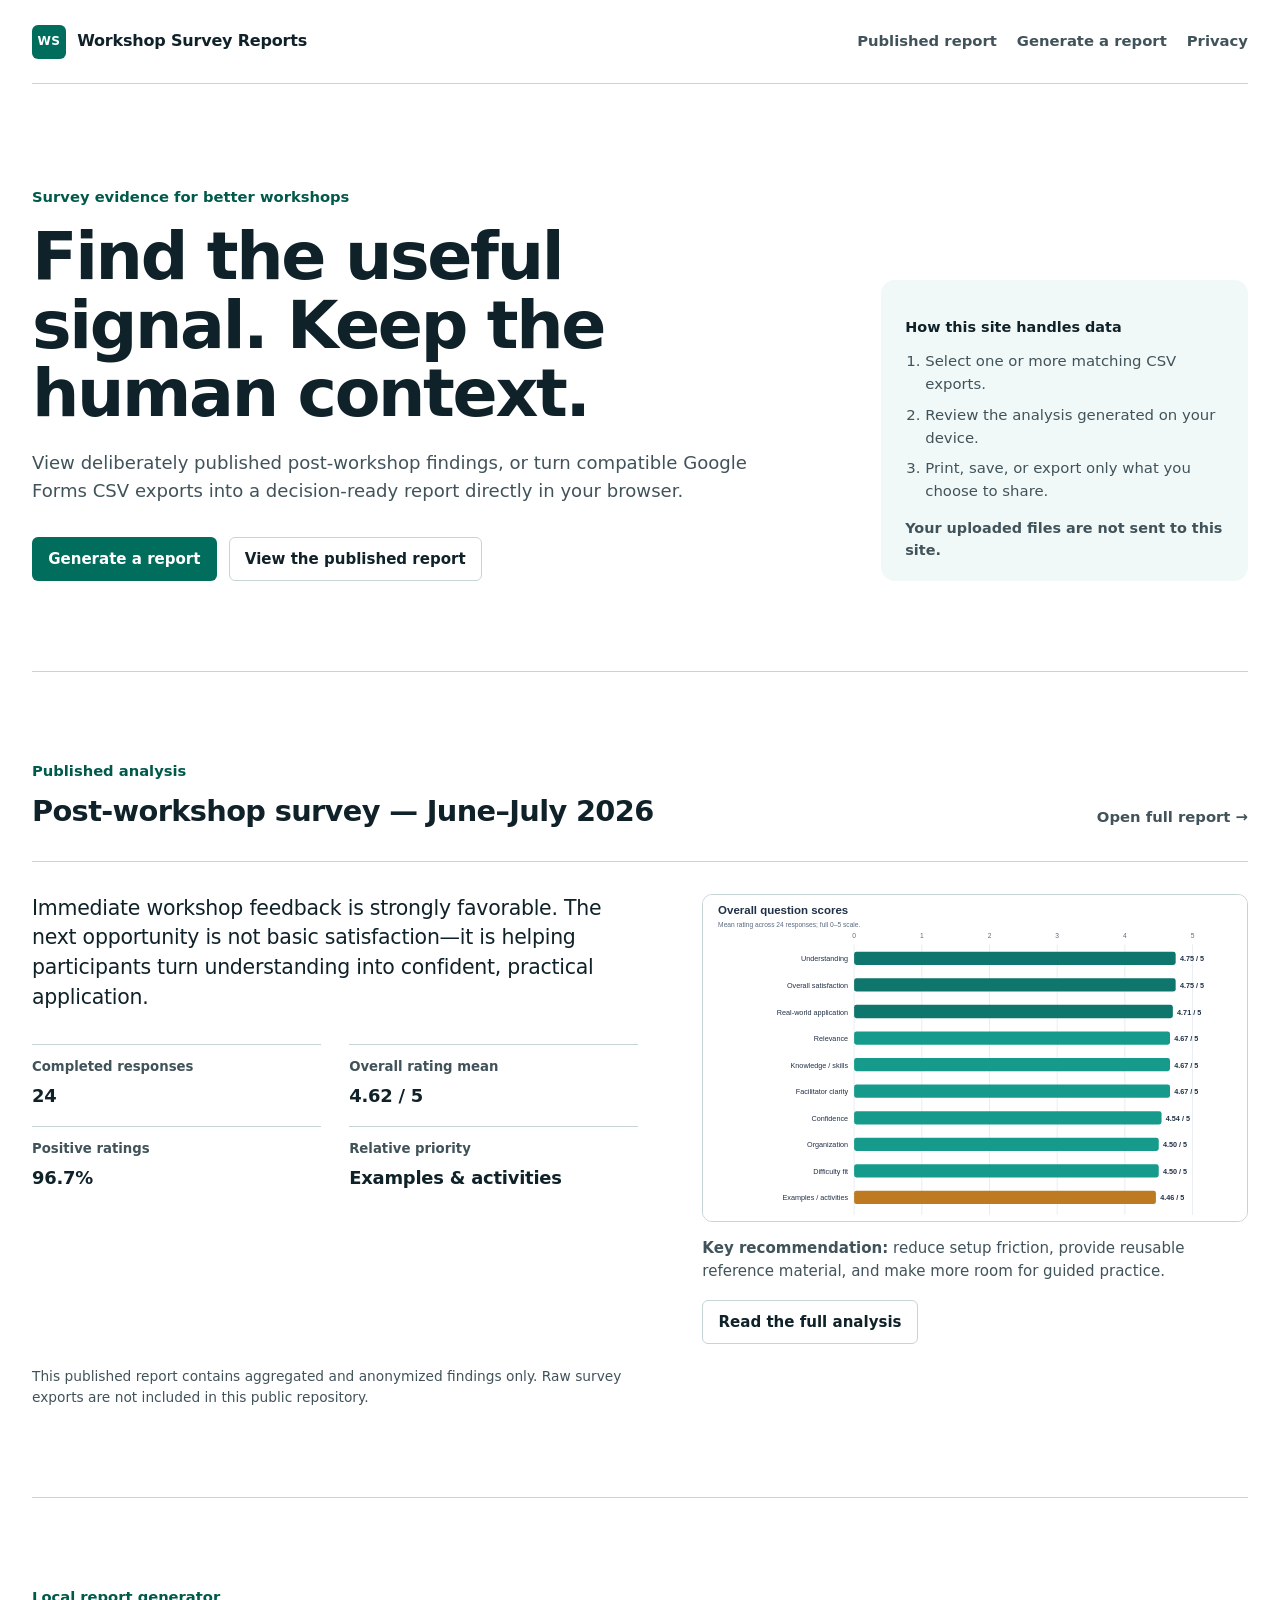
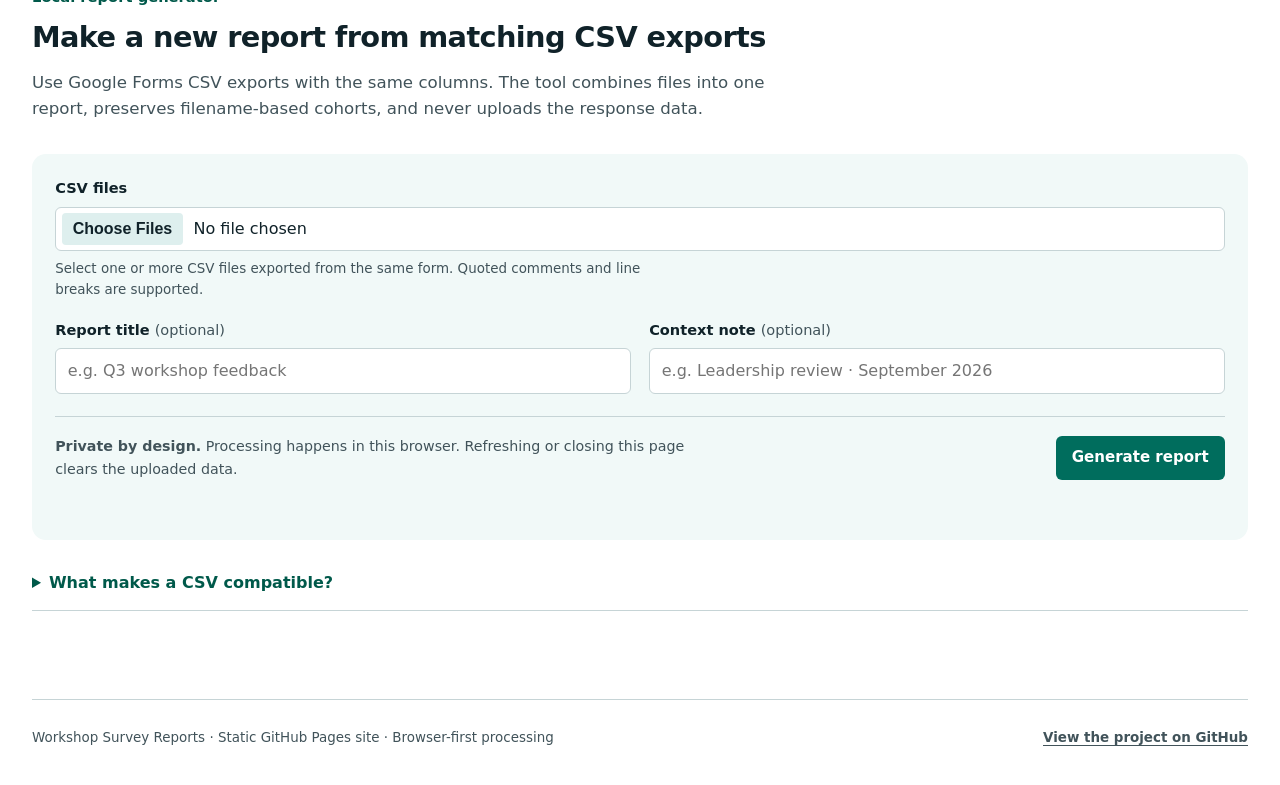
==== site/index.html @ eb0c303c "feat: add static workshop survey report portal" ====
<!doctype html>
<html lang="en">
  <head>
    <meta charset="utf-8" />
    <meta name="viewport" content="width=device-width, initial-scale=1" />
    <meta
      name="description"
      content="A privacy-conscious static tool for publishing and generating post-workshop survey reports."
    />
    <title>Workshop Survey Reports</title>
    <link rel="stylesheet" href="assets/styles.css" />
    <script type="module" src="assets/app.js"></script>
  </head>
  <body>
    <a class="skip-link" href="#main-content">Skip to main content</a>

    <header class="site-header">
      <a class="brand" href="#top" aria-label="Workshop Survey Reports home">
        <span class="brand-mark" aria-hidden="true">WS</span>
        <span>Workshop Survey Reports</span>
      </a>
      <nav aria-label="Primary navigation">
        <a href="#published">Published report</a>
        <a href="#generator">Generate a report</a>
        <a href="#privacy">Privacy</a>
      </nav>
    </header>

    <main id="main-content">
      <section class="intro" id="top" aria-labelledby="intro-title">
        <div class="intro-copy">
          <p class="context-line">Survey evidence for better workshops</p>
          <h1 id="intro-title">Find the useful signal. Keep the human context.</h1>
          <p class="intro-lede">
            View deliberately published post-workshop findings, or turn compatible Google Forms CSV
            exports into a decision-ready report directly in your browser.
          </p>
          <div class="button-row">
            <a class="button button-primary" href="#generator">Generate a report</a>
            <a class="button button-secondary" href="#published">View the published report</a>
          </div>
        </div>
        <aside class="operating-note" aria-label="How the tool works">
          <p class="note-label">How this site handles data</p>
          <ol>
            <li>Select one or more matching CSV exports.</li>
            <li>Review the analysis generated on your device.</li>
            <li>Print, save, or export only what you choose to share.</li>
          </ol>
          <p><strong>Your uploaded files are not sent to this site.</strong></p>
        </aside>
      </section>

      <section class="section published-section" id="published" aria-labelledby="published-title">
        <div class="section-heading">
          <div>
            <p class="context-line">Published analysis</p>
            <h2 id="published-title">Post-workshop survey — June–July 2026</h2>
          </div>
          <a class="text-link" href="reports/post-workshop-2026/report.html">Open full report <span aria-hidden="true">→</span></a>
        </div>

        <div class="report-preview">
          <div class="report-reading">
            <p class="report-statement">
              Immediate workshop feedback is strongly favorable. The next opportunity is not basic
              satisfaction—it is helping participants turn understanding into confident, practical application.
            </p>
            <dl class="report-facts">
              <div><dt>Completed responses</dt><dd>24</dd></div>
              <div><dt>Overall rating mean</dt><dd>4.62 / 5</dd></div>
              <div><dt>Positive ratings</dt><dd>96.7%</dd></div>
              <div><dt>Relative priority</dt><dd>Examples &amp; activities</dd></div>
            </dl>
          </div>
          <div class="report-actions">
            <img
              src="reports/post-workshop-2026/charts/01_overall_question_scores.svg"
              alt="Bar chart comparing the ten workshop survey question scores."
            />
            <p>
              <strong>Key recommendation:</strong> reduce setup friction, provide reusable reference
              material, and make more room for guided practice.
            </p>
            <a class="button button-secondary" href="reports/post-workshop-2026/report.html">Read the full analysis</a>
          </div>
        </div>
        <p class="privacy-caption">
          This published report contains aggregated and anonymized findings only. Raw survey exports are not included in this public repository.
        </p>
      </section>

      <section class="section generator-section" id="generator" aria-labelledby="generator-title">
        <div class="section-heading compact-heading">
          <div>
            <p class="context-line">Local report generator</p>
            <h2 id="generator-title">Make a new report from matching CSV exports</h2>
          </div>
        </div>
        <p class="section-lede">
          Use Google Forms CSV exports with the same columns. The tool combines files into one report,
          preserves filename-based cohorts, and never uploads the response data.
        </p>

        <form class="report-form" id="report-form" novalidate>
          <div class="form-grid">
            <div class="field-group field-wide">
              <label for="survey-files">CSV files</label>
              <input id="survey-files" name="survey-files" type="file" accept=".csv,text/csv" multiple required />
              <p class="field-help" id="file-help">
                Select one or more CSV files exported from the same form. Quoted comments and line breaks are supported.
              </p>
            </div>
            <div class="field-group">
              <label for="report-title">Report title <span class="optional">(optional)</span></label>
              <input id="report-title" name="report-title" type="text" maxlength="120" placeholder="e.g. Q3 workshop feedback" />
            </div>
            <div class="field-group">
              <label for="report-context">Context note <span class="optional">(optional)</span></label>
              <input id="report-context" name="report-context" type="text" maxlength="180" placeholder="e.g. Leadership review · September 2026" />
            </div>
          </div>
          <div class="form-footer">
            <p class="privacy-message" id="privacy">
              <strong>Private by design.</strong> Processing happens in this browser. Refreshing or closing this page clears the uploaded data.
            </p>
            <button class="button button-primary" type="submit" id="generate-button">Generate report</button>
          </div>
          <p class="form-status" id="form-status" role="status" aria-live="polite"></p>
        </form>

        <details class="format-help">
          <summary>What makes a CSV compatible?</summary>
          <div>
            <p>
              Every selected file must have the same header row. The tool treats columns containing only
              1–5 values as rating questions, recognizes a timestamp column when present, and recognizes a
              clearly named or likely free-text feedback column when present.
            </p>
            <p>
              It is optimized for Google Forms exports like the published report. It reports missing values
              rather than silently converting them to a score.
            </p>
          </div>
        </details>
      </section>

      <section class="section results-section" id="results" hidden aria-labelledby="results-title">
        <div class="section-heading">
          <div>
            <p class="context-line">Generated locally</p>
            <h2 id="results-title" tabindex="-1">Survey report</h2>
            <p class="generated-context" id="generated-context"></p>
          </div>
          <div class="result-actions">
            <button class="button button-secondary" type="button" id="download-summary">Download summary CSV</button>
            <button class="button button-primary" type="button" id="print-report">Print / Save PDF</button>
          </div>
        </div>

        <div class="analysis-disclosure" id="analysis-disclosure"></div>
        <div class="generated-summary" id="generated-summary"></div>

        <div class="results-layout">
          <section class="result-block" aria-labelledby="question-score-title">
            <h3 id="question-score-title">Question scores</h3>
            <p class="block-intro">Means use all available responses to each item. The bar uses the full 0–5 scale.</p>
            <div class="score-list" id="score-list"></div>
          </section>

          <section class="result-block" aria-labelledby="cohort-title">
            <h3 id="cohort-title">Filename-based cohorts</h3>
            <p class="block-intro">Cohort labels come from filenames and are descriptive only—not departments or facilitators.</p>
            <div class="table-scroll" id="cohort-table"></div>
          </section>
        </div>

        <section class="result-block" id="profile-results" hidden aria-labelledby="profile-title">
          <h3 id="profile-title">Additional profile fields</h3>
          <p class="block-intro">
            Categorical fields outside the rating scale—such as department, team, job level, location, or AI-tool questions—are summarized when present.
          </p>
          <div class="profile-grid" id="profile-fields"></div>
        </section>

        <section class="result-block" aria-labelledby="distribution-title">
          <h3 id="distribution-title">Full question distribution</h3>
          <p class="block-intro">Ratings are classified as positive (4–5), neutral (3), and negative (1–2) for analysis.</p>
          <div class="table-scroll" id="question-table"></div>
        </section>

        <section class="result-block feedback-block" id="feedback-results" hidden aria-labelledby="feedback-title">
          <h3 id="feedback-title">Written feedback — local review</h3>
          <p class="block-intro">
            Automated phrase tags are an orientation aid, not a substitute for human review. Comments remain in this browser unless you export them yourself.
          </p>
          <div class="feedback-layout">
            <div id="feedback-themes"></div>
            <details class="local-comments">
              <summary id="comment-summary">Review written comments</summary>
              <ol id="comment-list"></ol>
            </details>
          </div>
        </section>

        <section class="method-note" aria-labelledby="method-title">
          <h3 id="method-title">Methods and limits</h3>
          <ul id="method-list"></ul>
        </section>
      </section>
    </main>

    <footer class="site-footer">
      <p>Workshop Survey Reports · Static GitHub Pages site · Browser-first processing</p>
      <a href="https://github.com/swd-edag-my/workshop-survey-reports">View the project on GitHub</a>
    </footer>
  </body>
</html>
---- site/assets/styles.css ----
:root {
  color-scheme: light;
  --bg: oklch(1 0 0);
  --surface: oklch(0.975 0.008 190);
  --surface-strong: oklch(0.94 0.018 190);
  --ink: oklch(0.24 0.028 225);
  --muted: oklch(0.43 0.025 225);
  --subtle: oklch(0.62 0.018 225);
  --line: oklch(0.86 0.015 210);
  --primary: oklch(0.47 0.105 180);
  --primary-hover: oklch(0.4 0.105 180);
  --primary-soft: oklch(0.91 0.045 180);
  --focus: oklch(0.49 0.14 255);
  --warning: oklch(0.49 0.125 72);
  --warning-soft: oklch(0.95 0.045 82);
  --danger: oklch(0.48 0.14 27);
  --danger-soft: oklch(0.95 0.035 27);
  --success: oklch(0.46 0.1 155);
  --radius-sm: 0.375rem;
  --radius-md: 0.625rem;
  --radius-lg: 0.875rem;
  --measure: 72ch;
  --site-width: 76rem;
  font-family: Inter, ui-sans-serif, system-ui, -apple-system, BlinkMacSystemFont, "Segoe UI", sans-serif;
}

* { box-sizing: border-box; }
html { scroll-behavior: smooth; }
body {
  margin: 0;
  color: var(--ink);
  background: var(--bg);
  font-size: 1rem;
  line-height: 1.55;
  text-rendering: optimizeLegibility;
}

button, input { font: inherit; }
a { color: inherit; }
button, a { -webkit-tap-highlight-color: transparent; }

:focus-visible {
  outline: 0.1875rem solid var(--focus);
  outline-offset: 0.1875rem;
}

.skip-link {
  position: fixed;
  top: 0.75rem;
  left: 0.75rem;
  z-index: 5;
  padding: 0.625rem 0.875rem;
  color: var(--bg);
  background: var(--ink);
  border-radius: var(--radius-sm);
  transform: translateY(-175%);
  transition: transform 160ms ease-out;
}
.skip-link:focus { transform: translateY(0); }

.site-header {
  width: min(var(--site-width), calc(100% - 2.5rem));
  min-height: 5.25rem;
  margin: 0 auto;
  display: flex;
  align-items: center;
  justify-content: space-between;
  gap: 1.5rem;
  border-bottom: 1px solid var(--line);
}

.brand {
  display: inline-flex;
  align-items: center;
  gap: 0.7rem;
  color: var(--ink);
  font-weight: 750;
  text-decoration: none;
  letter-spacing: -0.012em;
}
.brand-mark {
  display: grid;
  width: 2.125rem;
  height: 2.125rem;
  place-items: center;
  color: var(--bg);
  background: var(--primary);
  border-radius: var(--radius-sm);
  font-size: 0.76rem;
  font-weight: 800;
  letter-spacing: 0.04em;
}
nav { display: flex; gap: 1.25rem; align-items: center; }
nav a, .text-link {
  color: var(--muted);
  font-size: 0.925rem;
  font-weight: 650;
  text-decoration-color: transparent;
  text-underline-offset: 0.22em;
  transition: color 160ms ease-out, text-decoration-color 160ms ease-out;
}
nav a:hover, .text-link:hover { color: var(--primary-hover); text-decoration-color: currentColor; }

main { width: min(var(--site-width), calc(100% - 2.5rem)); margin: 0 auto; }
.intro {
  display: grid;
  grid-template-columns: minmax(0, 1.45fr) minmax(17rem, 0.7fr);
  align-items: end;
  gap: clamp(2rem, 7vw, 6rem);
  padding: clamp(3.75rem, 8vw, 7.5rem) 0 clamp(3.5rem, 7vw, 6rem);
}
.context-line {
  margin: 0 0 0.8rem;
  color: var(--primary-hover);
  font-size: 0.92rem;
  font-weight: 720;
}
h1, h2, h3 { text-wrap: balance; }
h1 {
  max-width: 15ch;
  margin: 0;
  font-size: clamp(2.4rem, 5.2vw, 4.45rem);
  line-height: 1.03;
  letter-spacing: -0.035em;
}
h2 {
  margin: 0;
  font-size: 1.8rem;
  line-height: 1.15;
  letter-spacing: -0.022em;
}
h3 {
  margin: 0;
  font-size: 1.18rem;
  line-height: 1.25;
  letter-spacing: -0.012em;
}
p { max-width: var(--measure); }
.intro-lede { margin: 1.35rem 0 0; color: var(--muted); font-size: 1.13rem; }
.button-row, .result-actions { display: flex; flex-wrap: wrap; gap: 0.75rem; }
.button-row { margin-top: 2rem; }
.button {
  display: inline-flex;
  min-height: 2.75rem;
  align-items: center;
  justify-content: center;
  padding: 0.62rem 0.95rem;
  border: 1px solid transparent;
  border-radius: var(--radius-sm);
  cursor: pointer;
  font-size: 0.94rem;
  font-weight: 720;
  line-height: 1.2;
  text-align: center;
  text-decoration: none;
  transition: background-color 160ms ease-out, border-color 160ms ease-out, color 160ms ease-out, transform 160ms ease-out;
}
.button:hover { transform: translateY(-1px); }
.button:active { transform: translateY(0); }
.button-primary { color: var(--bg); background: var(--primary); }
.button-primary:hover { background: var(--primary-hover); }
.button-secondary { color: var(--ink); background: var(--bg); border-color: var(--line); }
.button-secondary:hover { color: var(--primary-hover); border-color: var(--primary); background: var(--surface); }
.button:disabled { cursor: not-allowed; color: var(--subtle); background: var(--surface-strong); border-color: transparent; transform: none; }

.operating-note {
  padding: 1.4rem 1.5rem 1.25rem;
  background: var(--surface);
  border-radius: var(--radius-lg);
}
.operating-note p { margin: 0.85rem 0 0; color: var(--muted); font-size: 0.9rem; }
.note-label { color: var(--ink) !important; font-weight: 760; }
.operating-note ol { margin: 0.75rem 0 0; padding-left: 1.25rem; color: var(--muted); font-size: 0.93rem; }
.operating-note li + li { margin-top: 0.45rem; }

.section { padding: clamp(3.25rem, 7vw, 5.5rem) 0; border-top: 1px solid var(--line); }
.section-heading { display: flex; align-items: flex-end; justify-content: space-between; gap: 1.5rem; }
.compact-heading { align-items: start; }
.section-lede { margin: 1rem 0 2rem; color: var(--muted); font-size: 1.04rem; }

.report-preview {
  display: grid;
  grid-template-columns: minmax(0, 1fr) minmax(20rem, 0.9fr);
  gap: clamp(2rem, 5vw, 4.5rem);
  margin-top: 2rem;
  padding: 2rem 0 0;
  border-top: 1px solid var(--line);
}
.report-statement { margin: 0; font-size: 1.28rem; line-height: 1.45; letter-spacing: -0.012em; }
.report-facts { display: grid; grid-template-columns: repeat(2, minmax(0, 1fr)); gap: 1rem 1.75rem; margin: 2rem 0 0; }
.report-facts div { padding-top: 0.75rem; border-top: 1px solid var(--line); }
.report-facts dt { color: var(--muted); font-size: 0.83rem; font-weight: 650; }
.report-facts dd { margin: 0.26rem 0 0; font-size: 1.12rem; font-weight: 760; letter-spacing: -0.012em; }
.report-actions { display: flex; flex-direction: column; align-items: flex-start; }
.report-actions img { width: 100%; height: auto; border: 1px solid var(--line); border-radius: var(--radius-md); }
.report-actions p { margin: 0.95rem 0 1rem; color: var(--muted); font-size: 0.94rem; }
.privacy-caption { margin: 1.4rem 0 0; color: var(--muted); font-size: 0.86rem; }

.report-form {
  padding: 1.45rem;
  background: var(--surface);
  border-radius: var(--radius-lg);
}
.form-grid { display: grid; grid-template-columns: repeat(2, minmax(0, 1fr)); gap: 1.15rem; }
.field-group { min-width: 0; }
.field-wide { grid-column: 1 / -1; }
label { display: block; margin-bottom: 0.45rem; font-size: 0.91rem; font-weight: 740; }
.optional { color: var(--muted); font-weight: 500; }
input[type="text"], input[type="file"] {
  width: 100%;
  min-height: 2.75rem;
  border: 1px solid var(--line);
  border-radius: var(--radius-sm);
  color: var(--ink);
  background: var(--bg);
}
input[type="text"] { padding: 0.6rem 0.72rem; }
input[type="file"] { padding: 0.35rem; }
input[type="file"]::file-selector-button {
  margin-right: 0.65rem;
  padding: 0.42rem 0.68rem;
  border: 0;
  border-radius: 0.25rem;
  color: var(--ink);
  background: var(--surface-strong);
  cursor: pointer;
  font-weight: 700;
}
input:hover { border-color: var(--primary); }
input:focus { border-color: var(--focus); }
.field-help { margin: 0.45rem 0 0; color: var(--muted); font-size: 0.84rem; }
.form-footer { display: flex; align-items: center; justify-content: space-between; gap: 1.25rem; margin-top: 1.35rem; padding-top: 1.15rem; border-top: 1px solid var(--line); }
.privacy-message { margin: 0; color: var(--muted); font-size: 0.89rem; }
.form-status { min-height: 1.45rem; margin: 0.9rem 0 0; color: var(--muted); font-size: 0.9rem; }
.form-status[data-state="error"] { color: var(--danger); font-weight: 650; }
.form-status[data-state="success"] { color: var(--success); font-weight: 650; }
.format-help { margin-top: 1rem; padding: 0.9rem 0; border-bottom: 1px solid var(--line); }
.format-help summary, .local-comments summary { cursor: pointer; color: var(--primary-hover); font-weight: 720; }
.format-help div { max-width: var(--measure); margin-top: 0.75rem; color: var(--muted); font-size: 0.93rem; }
.format-help p { margin: 0.55rem 0; }

.results-section[hidden] { display: none; }
.results-section { scroll-margin-top: 1rem; }
.generated-context { margin: 0.45rem 0 0; color: var(--muted); font-size: 0.92rem; }
.analysis-disclosure {
  margin: 1.8rem 0 1.4rem;
  padding: 1rem 1.1rem;
  color: var(--ink);
  background: var(--primary-soft);
  border-radius: var(--radius-md);
  font-size: 0.94rem;
}
.generated-summary { margin: 0 0 2rem; max-width: 68ch; font-size: 1.1rem; }
.generated-summary p { margin: 0; }
.generated-summary strong { color: var(--primary-hover); }
.results-layout { display: grid; grid-template-columns: minmax(0, 1.1fr) minmax(18rem, 0.9fr); gap: 2rem; }
.result-block { min-width: 0; padding: 1.4rem 0; }
.result-block + .result-block { border-top: 1px solid var(--line); }
.results-layout .result-block { border-top: 1px solid var(--line); }
.block-intro { margin: 0.5rem 0 1.2rem; color: var(--muted); font-size: 0.9rem; }
.score-list { display: grid; gap: 0.75rem; }
.score-row { display: grid; grid-template-columns: minmax(8.5rem, 1fr) minmax(6rem, 2.25fr) auto; align-items: center; gap: 0.85rem; }
.score-label { font-size: 0.88rem; font-weight: 680; }
.score-track { position: relative; height: 1.05rem; overflow: hidden; background: var(--surface-strong); border-radius: 0.25rem; }
.score-fill { height: 100%; background: var(--primary); border-radius: inherit; }
.score-value { min-width: 3.1rem; text-align: right; font-size: 0.88rem; font-variant-numeric: tabular-nums; font-weight: 760; }

.table-scroll { overflow-x: auto; border: 1px solid var(--line); border-radius: var(--radius-md); }
table { width: 100%; border-collapse: collapse; font-size: 0.87rem; }
th, td { padding: 0.72rem 0.78rem; border-bottom: 1px solid var(--line); text-align: left; vertical-align: top; }
th { color: var(--muted); background: var(--surface); font-size: 0.77rem; font-weight: 750; white-space: nowrap; }
td { font-variant-numeric: tabular-nums; }
tr:last-child td { border-bottom: 0; }
.table-emphasis { font-weight: 750; }

.feedback-layout { display: grid; grid-template-columns: minmax(15rem, 0.8fr) minmax(0, 1.2fr); gap: 1.5rem; }
.profile-grid { display: grid; grid-template-columns: repeat(auto-fit, minmax(16rem, 1fr)); gap: 1rem 1.5rem; }
.profile-field { min-width: 0; padding: 0.85rem 0; border-top: 1px solid var(--line); }
.profile-field h4 { margin: 0; font-size: 0.94rem; line-height: 1.3; }
.profile-field p { margin: 0.4rem 0 0.65rem; color: var(--muted); font-size: 0.82rem; }
.profile-field ul { display: grid; gap: 0.32rem; margin: 0; padding: 0; list-style: none; font-size: 0.87rem; }
.profile-field li { display: flex; justify-content: space-between; gap: 0.75rem; }
.profile-field li span { overflow-wrap: anywhere; }
.profile-field li strong { flex: none; font-variant-numeric: tabular-nums; }
.theme-list { display: grid; gap: 0.55rem; margin: 0; padding: 0; list-style: none; }
.theme-list li { display: flex; align-items: baseline; justify-content: space-between; gap: 1rem; padding: 0.65rem 0; border-bottom: 1px solid var(--line); }
.theme-list span { color: var(--muted); font-size: 0.9rem; }
.theme-list strong { font-variant-numeric: tabular-nums; }
.local-comments { padding: 0.85rem 0 0; }
.local-comments ol { display: grid; gap: 0.7rem; margin: 1rem 0 0; padding-left: 1.25rem; }
.local-comments li { color: var(--muted); font-size: 0.91rem; }
.method-note { margin-top: 1.5rem; padding: 1.2rem 1.35rem; background: var(--surface); border-radius: var(--radius-md); }
.method-note h3 { font-size: 1rem; }
.method-note ul { max-width: var(--measure); margin: 0.65rem 0 0; padding-left: 1.2rem; color: var(--muted); font-size: 0.91rem; }
.method-note li + li { margin-top: 0.4rem; }

.site-footer { display: flex; width: min(var(--site-width), calc(100% - 2.5rem)); margin: 0 auto; padding: 1.75rem 0 2.25rem; justify-content: space-between; gap: 1rem; border-top: 1px solid var(--line); color: var(--muted); font-size: 0.84rem; }
.site-footer p { margin: 0; }
.site-footer a { color: var(--muted); font-weight: 680; text-underline-offset: 0.22em; }
.site-footer a:hover { color: var(--primary-hover); }

@media (max-width: 760px) {
  .site-header { min-height: auto; padding: 1rem 0; align-items: flex-start; }
  nav { gap: 0.8rem; flex-wrap: wrap; justify-content: flex-end; font-size: 0.87rem; }
  .intro, .report-preview, .results-layout, .feedback-layout { grid-template-columns: 1fr; }
  .intro { padding-top: 3.5rem; }
  h1 { max-width: 17ch; font-size: clamp(2.25rem, 11vw, 3.5rem); }
  .form-grid { grid-template-columns: 1fr; }
  .form-footer, .section-heading, .site-footer { align-items: flex-start; flex-direction: column; }
  .result-actions { width: 100%; }
  .result-actions .button { flex: 1; }
  .score-row { grid-template-columns: minmax(7.5rem, 1fr) minmax(5rem, 1.55fr) auto; gap: 0.55rem; }
}

@media (max-width: 450px) {
  main, .site-header, .site-footer { width: min(100% - 1.5rem, var(--site-width)); }
  .brand { font-size: 0.88rem; }
  nav { display: none; }
  .report-form { padding: 1rem; }
  .report-facts { grid-template-columns: 1fr; gap: 0.75rem; }
  .score-label { font-size: 0.8rem; }
}

@media (prefers-reduced-motion: reduce) {
  html { scroll-behavior: auto; }
  *, *::before, *::after { transition-duration: 0.01ms !important; animation-duration: 0.01ms !important; animation-iteration-count: 1 !important; }
}

@media print {
  @page { margin: 1.25cm; }
  body { font-size: 10pt; }
  .site-header, .intro, .published-section, .generator-section, .site-footer, .result-actions, .skip-link { display: none !important; }
  main { width: 100%; margin: 0; }
  .results-section { display: block !important; padding: 0; border: 0; }
  .section-heading { display: block; }
  .analysis-disclosure, .method-note { break-inside: avoid; }
  .score-row, tr { break-inside: avoid; }
  .table-scroll { overflow: visible; }
  table { font-size: 8pt; }
  .feedback-block { break-before: page; }
}
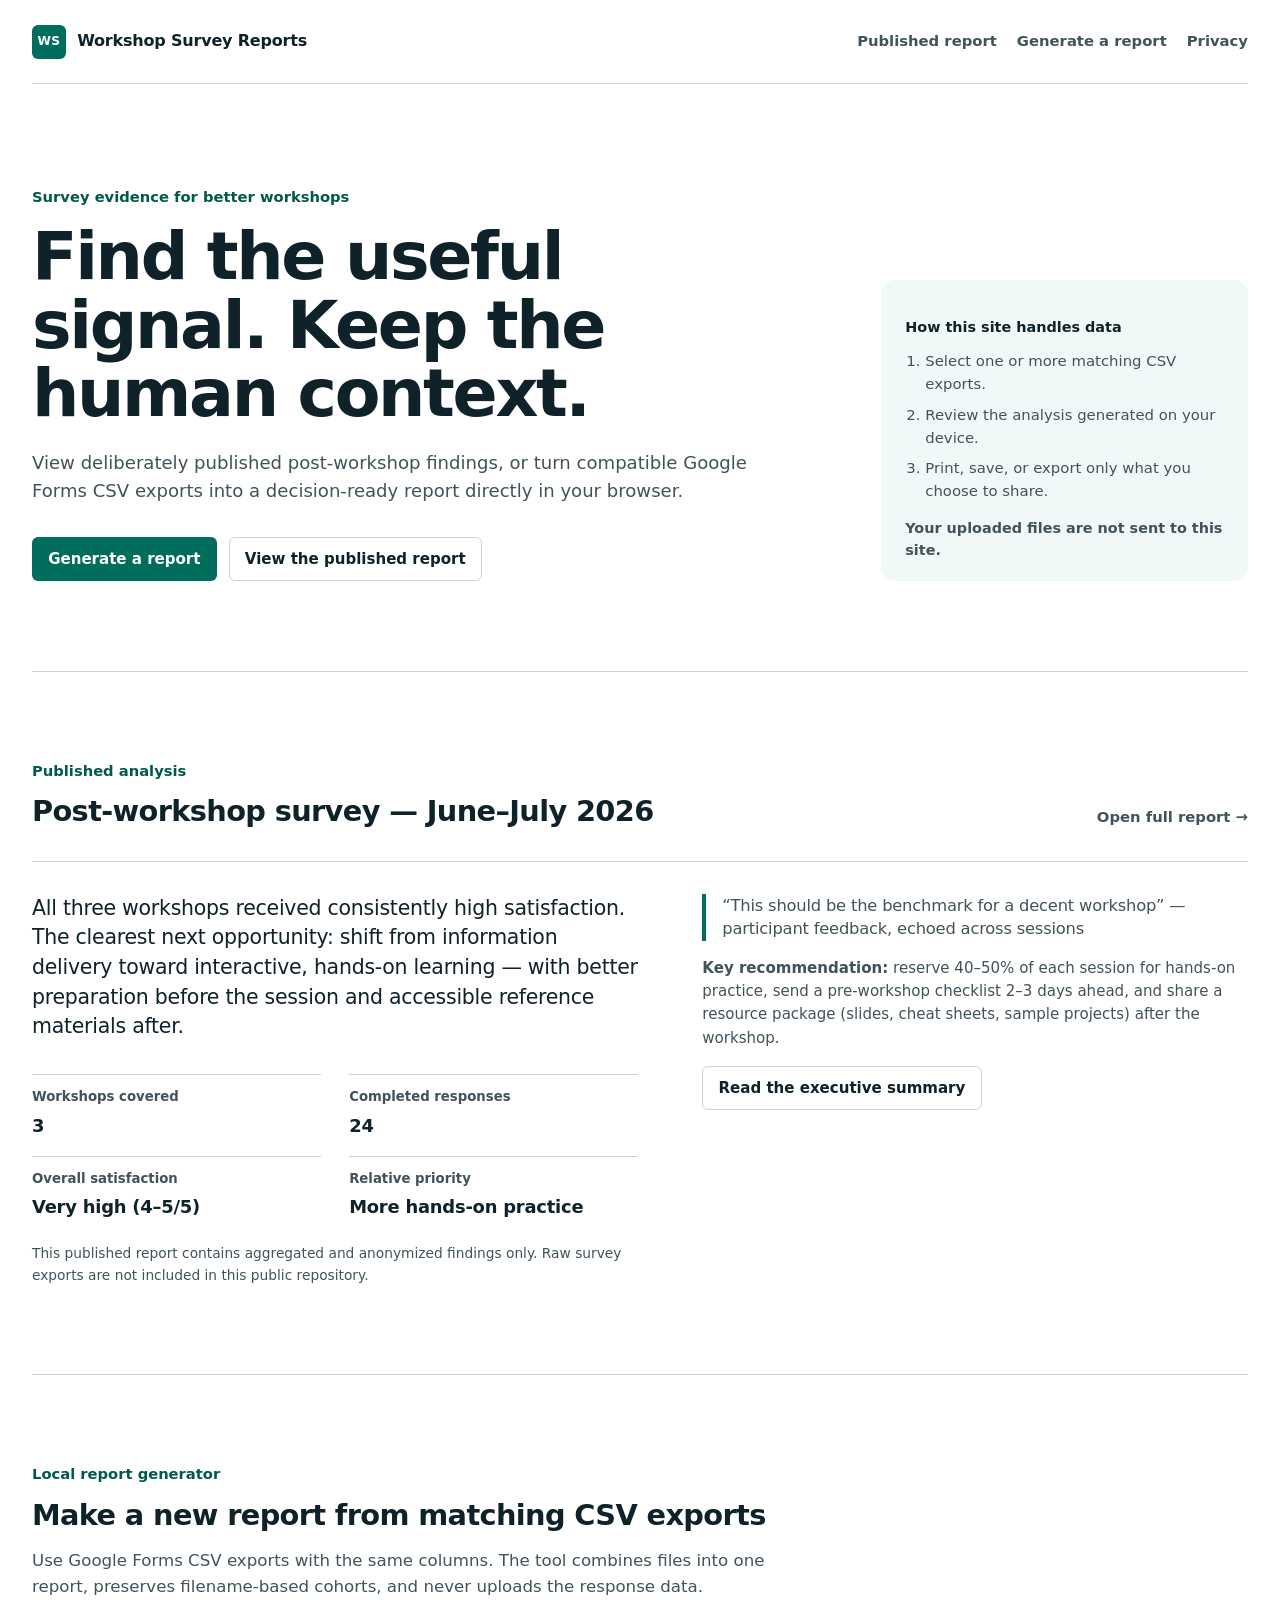
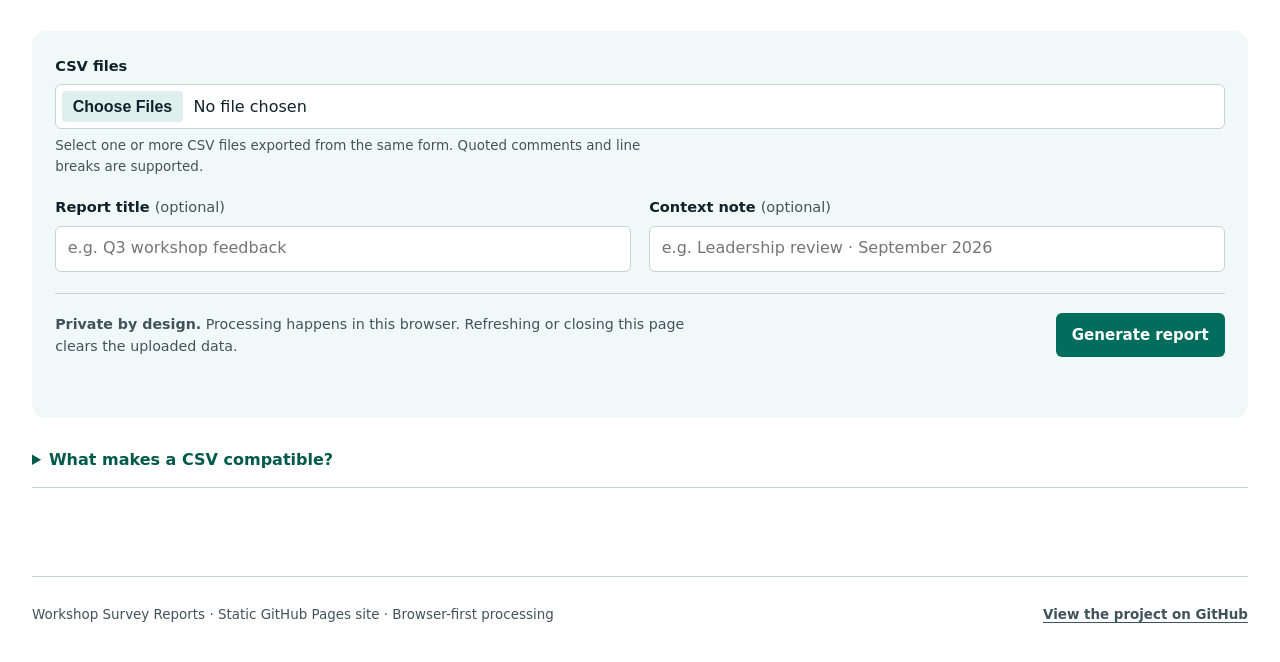
==== commit 5f7993fb: "feat: replace published report with executive summary from post-workshop surveys - Rebuild report.ht" ====
--- a/site/index.html
+++ b/site/index.html
@@ -63,26 +63,27 @@
         <div class="report-preview">
           <div class="report-reading">
             <p class="report-statement">
-              Immediate workshop feedback is strongly favorable. The next opportunity is not basic
-              satisfaction—it is helping participants turn understanding into confident, practical application.
+              All three workshops received consistently high satisfaction. The clearest next opportunity:
+              shift from information delivery toward interactive, hands-on learning — with better preparation
+              before the session and accessible reference materials after.
             </p>
             <dl class="report-facts">
+              <div><dt>Workshops covered</dt><dd>3</dd></div>
               <div><dt>Completed responses</dt><dd>24</dd></div>
-              <div><dt>Overall rating mean</dt><dd>4.62 / 5</dd></div>
-              <div><dt>Positive ratings</dt><dd>96.7%</dd></div>
-              <div><dt>Relative priority</dt><dd>Examples &amp; activities</dd></div>
+              <div><dt>Overall satisfaction</dt><dd>Very high (4–5/5)</dd></div>
+              <div><dt>Relative priority</dt><dd>More hands-on practice</dd></div>
             </dl>
           </div>
           <div class="report-actions">
-            <img
-              src="reports/post-workshop-2026/charts/01_overall_question_scores.svg"
-              alt="Bar chart comparing the ten workshop survey question scores."
-            />
-            <p>
-              <strong>Key recommendation:</strong> reduce setup friction, provide reusable reference
-              material, and make more room for guided practice.
-            </p>
-            <a class="button button-secondary" href="reports/post-workshop-2026/report.html">Read the full analysis</a>
+            <p class="report-statement" style="margin: 0; font-size: 1.02rem; color: var(--muted); border-left: 0.25rem solid var(--primary); padding-left: 1rem;">
+              “This should be the benchmark for a decent workshop” — participant feedback, echoed across sessions
+            </p>
+            <p style="margin-top: 1rem;">
+              <strong>Key recommendation:</strong> reserve 40–50% of each session for hands-on practice, send a
+              pre-workshop checklist 2–3 days ahead, and share a resource package (slides, cheat sheets, sample
+              projects) after the workshop.
+            </p>
+            <a class="button button-secondary" href="reports/post-workshop-2026/report.html">Read the executive summary</a>
           </div>
         </div>
         <p class="privacy-caption">
